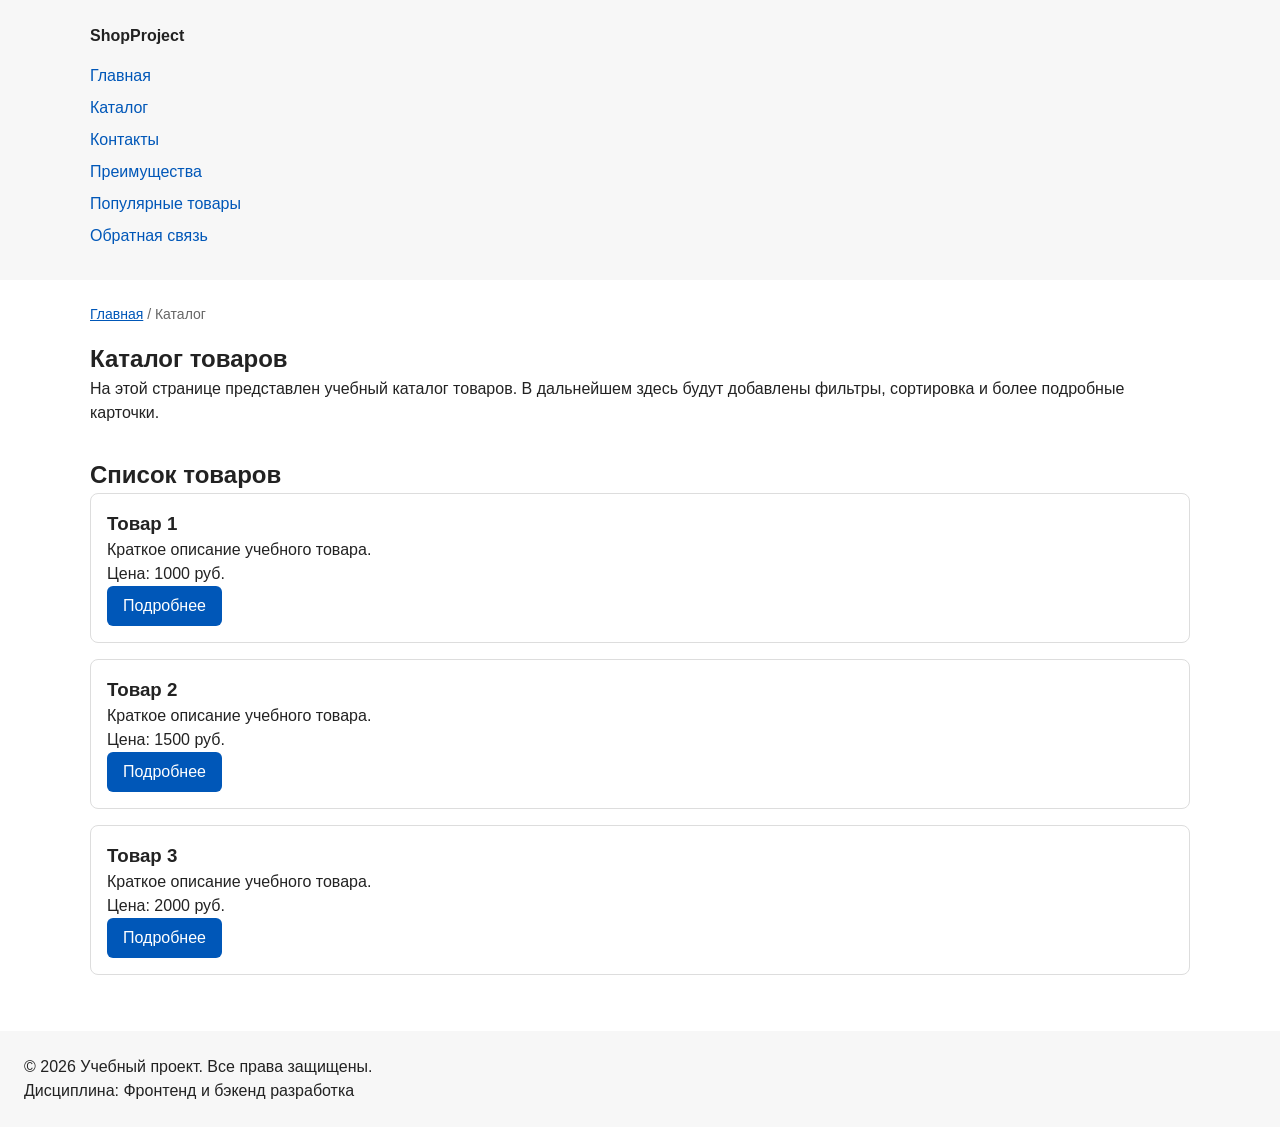
==== catalog.html @ 6065b03f "feat: add multi-page structure navigation and anchors" ====
<!DOCTYPE html>
<html lang="ru">
<head>
  <meta charset="UTF-8">
  <meta name="viewport" content="width=device-width, initial-scale=1.0">
  <meta name="description" content="Каталог товаров учебного интернет-магазина.">
  <title>Каталог товаров — Учебный интернет-магазин</title>
  <link rel="stylesheet" href="css/style.css">
</head>
<body>
  <header>
    <div class="site-header">
      <a class="site-logo" href="index.html">ShopProject</a>

      <nav class="site-nav" aria-label="Основная навигация">
        <ul class="site-nav__list">
          <li><a href="index.html">Главная</a></li>
          <li><a href="catalog.html">Каталог</a></li>
          <li><a href="contacts.html">Контакты</a></li>
          <li><a href="index.html#advantages">Преимущества</a></li>
          <li><a href="index.html#popular">Популярные товары</a></li>
          <li><a href="index.html#contacts">Обратная связь</a></li>
        </ul>
      </nav>
    </div>
  </header>

  <main>
    <nav class="breadcrumbs" aria-label="Хлебные крошки">
      <a href="index.html">Главная</a>
      <span>Каталог</span>
    </nav>

    <section class="section">
      <h1>Каталог товаров</h1>
      <p>
        На этой странице представлен учебный каталог товаров.
        В дальнейшем здесь будут добавлены фильтры, сортировка и более
        подробные карточки.
      </p>
    </section>

    <section class="section">
      <h2>Список товаров</h2>

      <article class="product-card">
        <h3>Товар 1</h3>
        <p>Краткое описание учебного товара.</p>
        <p>Цена: 1000 руб.</p>
        <a class="button" href="index.html#popular">Подробнее</a>
      </article>

      <article class="product-card">
        <h3>Товар 2</h3>
        <p>Краткое описание учебного товара.</p>
        <p>Цена: 1500 руб.</p>
        <a class="button" href="index.html#popular">Подробнее</a>
      </article>

      <article class="product-card">
        <h3>Товар 3</h3>
        <p>Краткое описание учебного товара.</p>
        <p>Цена: 2000 руб.</p>
        <a class="button" href="index.html#popular">Подробнее</a>
      </article>
    </section>
  </main>

  <footer>
    <p>&copy; 2026 Учебный проект. Все права защищены.</p>
    <p>Дисциплина: Фронтенд и бэкенд разработка</p>
  </footer>
</body>
</html>
---- css/style.css ----
/* ===================================
   1. Переменные проекта
   =================================== */

:root {
  /* Основные цвета проекта */
  --color-bg: #ffffff;
  --color-text: #222222;
  --color-muted: #666666;
  --color-primary: #0057b8;
  --color-primary-dark: #003f86;
  --color-border: #dddddd;
  --color-surface: #f7f7f7;
  --color-surface-accent: #eef5ff;
  --color-danger: #b00020;
  --color-success: #168a2f;
  --color-success-bg: #eefaf0;
  --color-white: #ffffff;

  /* Отступы */
  --space-xs: 4px;
  --space-sm: 8px;
  --space-md: 16px;
  --space-lg: 24px;
  --space-xl: 32px;

  /* Скругления */
  --radius-sm: 6px;
  --radius-md: 8px;
  --radius-lg: 12px;

  /* Размеры */
  --container-width: 1100px;
}

/* ===================================
   2. Базовые стили
   =================================== */

/*
  Универсальное правило для всех элементов.
  border-box делает расчёт размеров более понятным:
  width включает content, padding и border.
*/
* {
  margin: 0;
  padding: 0;
  box-sizing: border-box;
}

/*
  Убираем стандартный внешний отступ браузера у body.
  Без этого вокруг страницы может появиться белая рамка.
*/
body {
  margin: 0;
  font-family: Arial, sans-serif;
  line-height: 1.5;
  color: var(--color-text);
  background-color: var(--color-bg);
}

/*
  Задаём внутренние отступы для основных областей страницы.
  Это делает содержимое визуально отделённым от краёв окна браузера.
*/
header,
main,
footer {
  padding: var(--space-lg);
}

/*
  Оформляем шапку страницы.
  Пока используется простой светло-серый фон.
*/
header {
  background-color: var(--color-surface);
}

/*
  Оформляем подвал страницы тем же фоном,
  чтобы визуально отделить его от основного содержимого.
*/
footer {
  background-color: var(--color-surface);
}

/* ============================================
   3. Общие элементы интерфейса
   ============================================ */

/*
  Базовый цвет ссылок.
*/
a {
  color: var(--color-primary);
}

/*
  Состояние наведения для ссылок.
*/
a:hover {
  color: var(--color-primary-dark);
}

/*
  Видимый фокус для клавиатурной навигации.
*/
a:focus-visible {
  outline: 2px solid var(--color-primary);
  outline-offset: 3px;
}

/*
  Кнопка. Пока это обычная ссылка или button,
  но визуально она оформляется как кнопка.
*/
.button {
  display: inline-block;
  padding: var(--space-sm) var(--space-md);
  color: var(--color-white);
  background-color: var(--color-primary);
  text-decoration: none;
  border: none;
  border-radius: var(--radius-sm);
  cursor: pointer;
}

/*
  Состояние наведения для кнопки.
*/
.button:hover {
  background-color: var(--color-primary-dark);
}

/*
  Видимый фокус для кнопки.
*/
.button:focus-visible {
  outline: 2px solid var(--color-primary);
  outline-offset: 3px;
}

/*
  Отключённое состояние кнопки.
*/
.button:disabled {
  opacity: 0.6;
  cursor: not-allowed;
}

/* ===================================
   4. Компоненты страницы
   =================================== */

/*
  Ограничиваем ширину содержимого шапки,
  чтобы оно не растягивалось слишком сильно на широких экранах.
*/
.site-header {
  max-width: var(--container-width);
  margin: 0 auto;
}

/*
  Оформляем текстовый логотип.
*/
.site-logo {
  font-weight: bold;
  text-decoration: none;
  color: var(--color-text);
}

/*
  Убираем стандартные отступы и маркеры списка навигации.
*/
.site-nav__list {
  padding: 0;
  margin: var(--space-md) 0 0;
  list-style: none;
}

/*
  Добавляем расстояние между пунктами меню.
*/
.site-nav__list li {
  margin-bottom: var(--space-sm);
}

/*
  Оформляем ссылки меню.
*/
.site-nav__list a {
  text-decoration: none;
}

/*
  При наведении мыши подчёркиваем ссылку.
*/
.site-nav__list a:hover {
  text-decoration: underline;
}

/*
  Hero-блок — первый крупный блок страницы.
  Он визуально отделяется от остальных разделов фоном и отступами.
*/
.hero {
  max-width: var(--container-width);
  margin: 0 auto var(--space-xl);
  padding: var(--space-xl) var(--space-lg);
  background-color: var(--color-surface-accent);
  border-radius: var(--radius-lg);
}

/*
  Общий класс для разделов страницы.
*/
.section {
  max-width: var(--container-width);
  margin: 0 auto var(--space-xl);
}

/*
  Убираем лишний верхний отступ у заголовков разделов.
*/
.section h2 {
  margin-top: 0;
}

/*
  Карточка товара — самостоятельный блок.
  На следующих занятиях карточки будут доработаны и выстроены в сетку.
*/
.product-card {
  margin-bottom: var(--space-md);
  padding: var(--space-md);
  border: 1px solid var(--color-border);
  border-radius: var(--radius-md);
  background-color: var(--color-bg);
}

/*
  При наведении показываем, что карточка интерактивна.
*/
.product-card:hover {
  border-color: var(--color-primary);
}

/*
  Убираем лишний верхний отступ у заголовка карточки.
*/
.product-card h3 {
  margin-top: 0;
}

/*
  Дополнительный информационный блок.
*/
.aside-info {
  max-width: var(--container-width);
  margin: 0 auto var(--space-xl);
  padding: var(--space-md);
  border-left: 4px solid var(--color-primary);
  background-color: var(--color-surface);
}

/* ===================================
   5. Форма и модальное окно
   =================================== */

/*
  Модальное окно.
  Элемент dialog сам умеет открываться поверх страницы.
*/
.order-dialog {
  width: min(100% - 32px, 560px);
  padding: var(--space-lg);
  border: none;
  border-radius: var(--radius-lg);
}

/*
  Затемнение фона за модальным окном.
*/
.order-dialog::backdrop {
  background-color: rgba(0, 0, 0, 0.5);
}

/*
  Поле формы.
  Каждый блок получает нижний отступ.
*/
.form-field {
  margin-bottom: var(--space-md);
}

/*
  Подпись поля.
*/
.form-field label {
  display: block;
  margin-bottom: var(--space-xs);
}

/*
  Основные поля формы.
*/
.form-field input,
.form-field select,
.form-field textarea {
  width: 100%;
  padding: 10px 12px;
  border: 1px solid var(--color-border);
  border-radius: var(--radius-sm);
  font: inherit;
}

/*
  Checkbox не должен занимать всю ширину.
*/
.form-field input[type="checkbox"] {
  width: auto;
}

/*
  Подсказка под полем телефона.
*/
.form-field small {
  display: block;
  margin-top: var(--space-xs);
  color: var(--color-muted);
}

/*
  Состояние наведения для полей формы.
*/
.form-field input:hover,
.form-field select:hover,
.form-field textarea:hover {
  border-color: var(--color-primary);
}

/*
  Видимый фокус для клавиатурной навигации.
*/
.form-field input:focus-visible,
.form-field select:focus-visible,
.form-field textarea:focus-visible,
.form-actions button:focus-visible {
  outline: 2px solid var(--color-primary);
  outline-offset: 3px;
}

/*
  Подсветка ошибочных полей.
  Атрибут aria-invalid будет добавляться через JavaScript.
*/
[aria-invalid="true"] {
  border-color: var(--color-danger);
}

/*
  Кнопки формы.
*/
.form-actions {
  display: flex;
  gap: var(--space-md);
  margin-top: var(--space-lg);
}

/*
  Сообщение об успешной отправке.
*/
.success-message {
  max-width: var(--container-width);
  margin: var(--space-lg) auto;
  padding: var(--space-md);
  border-left: 4px solid var(--color-success);
  background-color: var(--color-success-bg);
}

.breadcrumbs {
  max-width: var(--container-width);
  margin: 0 auto var(--space-md);
  font-size: 14px;
  color: var(--color-muted);
}

.breadcrumbs a {
  color: var(--color-primary);
}

.breadcrumbs span::before {
  content: " / ";
  color: var(--color-muted);
}

html {
  scroll-behavior: smooth;
}

:target {
  outline: 2px dashed var(--color-primary);
  outline-offset: 4px;
}
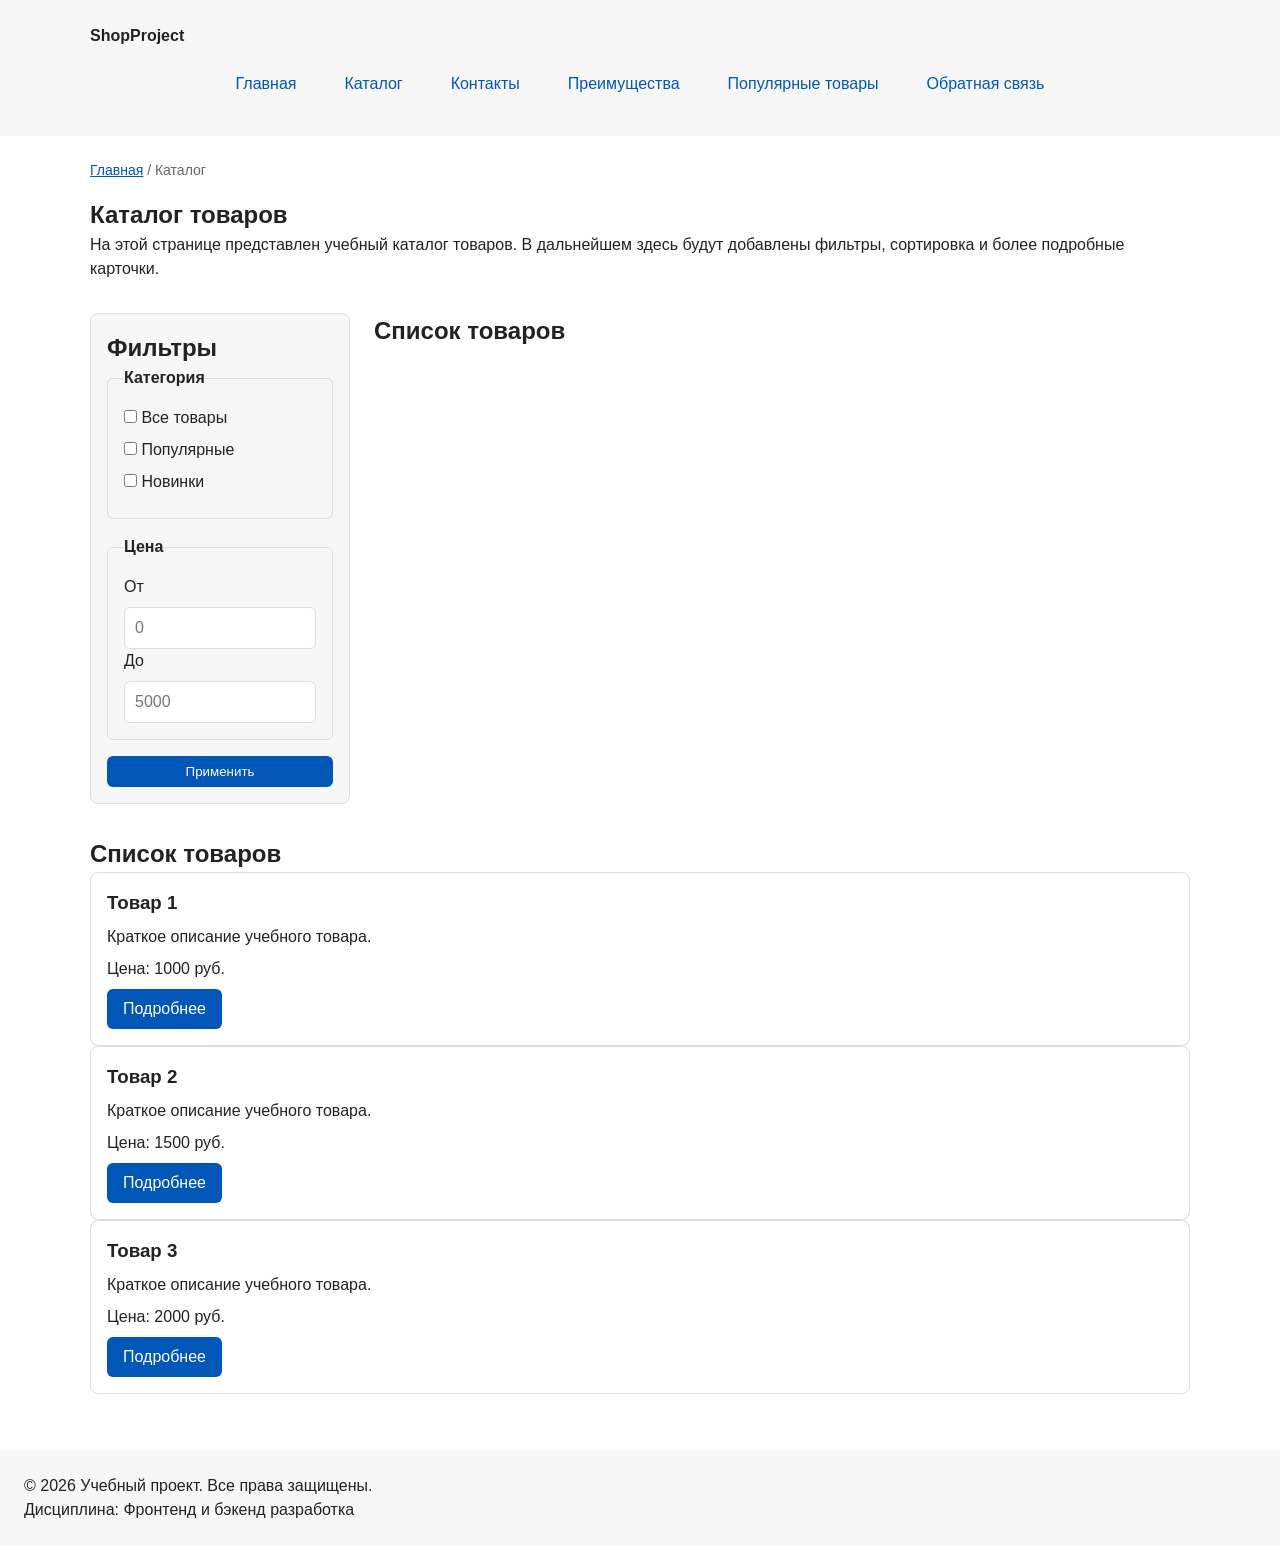
==== commit af1c6656: "feat: add flex navigation and grid catalog layout" ====
--- a/catalog.html
+++ b/catalog.html
@@ -40,6 +40,53 @@
       </p>
     </section>
 
+    <section class="catalog-layout">
+        <aside class="catalog-filters">
+            <h2>Фильтры</h2>
+
+            <form class="filters-form" action="#" method="get">
+                <fieldset>
+                    <legend>Категория</legend>
+
+                    <label>
+                        <input type="checkbox" name="category" value="all">
+                        Все товары
+                    </label>
+
+                    <label>
+                        <input type="checkbox" name="category" value="popular">
+                        Популярные
+                    </label>
+
+                    <label>
+                        <input type="checkbox" name="category" value="new">
+                        Новинки
+                    </label>
+                </fieldset>
+
+                <fieldset>
+                    <legend>Цена</legend>
+
+                    <label for="price-from">От</label>
+                    <input id="price-from" name="price-from" type="number" min="0" placeholder="0">
+
+                    <label for="price-to">До</label>
+                    <input id="price-to" name="price-to" type="number" min="0" placeholder="5000">
+                </fieldset>
+
+                <button class="button" type="submit">Применить</button>
+            </form>
+        </aside>
+
+        <section class="catalog-products">
+            <h2>Список товаров</h2>
+
+            <div class="products-grid">
+                <!-- Карточки товаров -->
+            </div>
+        </section>
+    </section>
+
     <section class="section">
       <h2>Список товаров</h2>
 
--- a/css/style.css
+++ b/css/style.css
@@ -176,6 +176,11 @@
   Убираем стандартные отступы и маркеры списка навигации.
 */
 .site-nav__list {
+  display: flex;
+  flex-wrap: wrap;
+  justify-content: center;
+  align-items: center;
+  gap: var(--space-md);
   padding: 0;
   margin: var(--space-md) 0 0;
   list-style: none;
@@ -192,15 +197,22 @@
   Оформляем ссылки меню.
 */
 .site-nav__list a {
+  display: inline-block;
+  padding: var(--space-sm) var(--space-md);
+  color: var(--color-primary);
   text-decoration: none;
+  border-radius: var(--radius-sm);
 }
 
 /*
   При наведении мыши подчёркиваем ссылку.
 */
 .site-nav__list a:hover {
-  text-decoration: underline;
-}
+  color: var(--color-white);
+  background-color: var(--color-primary);
+}
+
+
 
 /*
   Hero-блок — первый крупный блок страницы.
@@ -234,11 +246,19 @@
   На следующих занятиях карточки будут доработаны и выстроены в сетку.
 */
 .product-card {
-  margin-bottom: var(--space-md);
+  display: flex;
+  flex-direction: column;
+  gap: var(--space-sm);
+  margin-bottom: 0;
   padding: var(--space-md);
   border: 1px solid var(--color-border);
   border-radius: var(--radius-md);
   background-color: var(--color-bg);
+}
+
+.product-card .button {
+  margin-top: auto;
+  align-self: flex-start;
 }
 
 /*
@@ -404,4 +424,60 @@
 :target {
   outline: 2px dashed var(--color-primary);
   outline-offset: 4px;
-}+}
+
+.products-grid {
+  display: grid;
+  grid-template-columns: repeat(3, 1fr);
+  gap: var(--space-lg);
+}
+
+.catalog-layout {
+  max-width: var(--container-width);
+  margin: 0 auto var(--space-xl);
+  display: grid;
+  grid-template-columns: 260px 1fr;
+  grid-template-areas: "filters products";
+  gap: var(--space-lg);
+}
+
+.catalog-filters {
+  grid-area: filters;
+  padding: var(--space-md);
+  border: 1px solid var(--color-border);
+  border-radius: var(--radius-md);
+  background-color: var(--color-surface);
+}
+
+.catalog-products {
+  grid-area: products;
+}
+
+.filters-form {
+  display: grid;
+  gap: var(--space-md);
+}
+
+.filters-form fieldset {
+  margin: 0;
+  padding: var(--space-md);
+  border: 1px solid var(--color-border);
+  border-radius: var(--radius-sm);
+}
+
+.filters-form legend {
+  font-weight: 700;
+}
+
+.filters-form label {
+  display: block;
+  margin-bottom: var(--space-sm);
+}
+
+.filters-form input[type="number"] {
+  width: 100%;
+  padding: 8px 10px;
+  border: 1px solid var(--color-border);
+  border-radius: var(--radius-sm);
+  font: inherit;
+} 
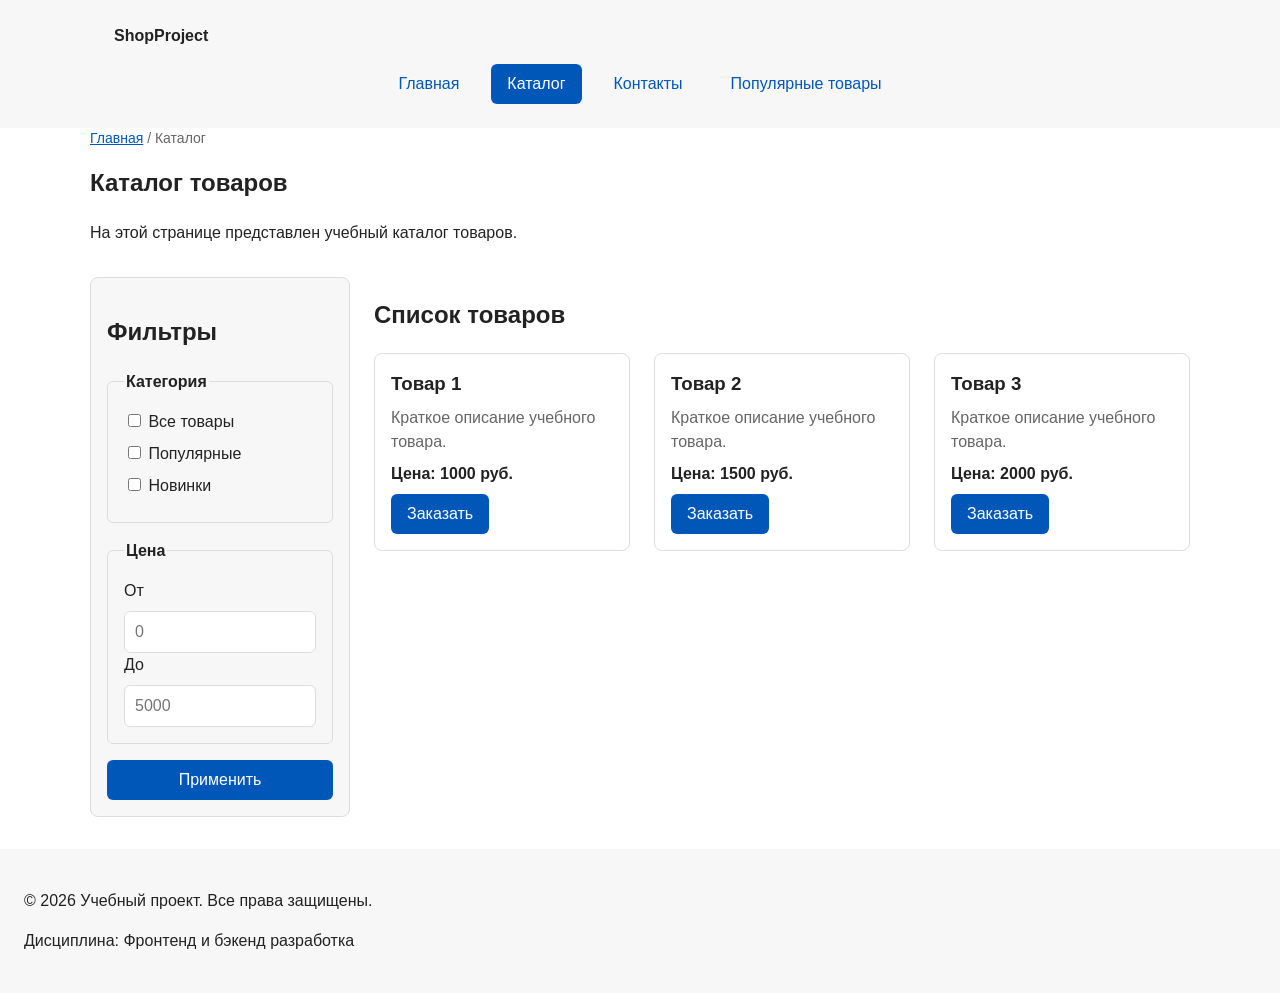
==== commit 8cee0c16: "refactor: apply BEM naming to CSS classes" ====
--- a/catalog.html
+++ b/catalog.html
@@ -4,116 +4,94 @@
   <meta charset="UTF-8">
   <meta name="viewport" content="width=device-width, initial-scale=1.0">
   <meta name="description" content="Каталог товаров учебного интернет-магазина.">
-  <title>Каталог товаров — Учебный интернет-магазин</title>
+  <title>Каталог товаров – Учебный интернет-магазин</title>
   <link rel="stylesheet" href="css/style.css">
+  <script src="js/main.js" defer></script>
 </head>
 <body>
-  <header>
-    <div class="site-header">
-      <a class="site-logo" href="index.html">ShopProject</a>
-
+  <header class="site-header">
+    <div class="site-header__inner">
+      <a class="site-header__logo" href="index.html">ShopProject</a>
       <nav class="site-nav" aria-label="Основная навигация">
         <ul class="site-nav__list">
-          <li><a href="index.html">Главная</a></li>
-          <li><a href="catalog.html">Каталог</a></li>
-          <li><a href="contacts.html">Контакты</a></li>
-          <li><a href="index.html#advantages">Преимущества</a></li>
-          <li><a href="index.html#popular">Популярные товары</a></li>
-          <li><a href="index.html#contacts">Обратная связь</a></li>
+          <li class="site-nav__item"><a class="site-nav__link" href="index.html">Главная</a></li>
+          <li class="site-nav__item"><a class="site-nav__link site-nav__link--active" href="catalog.html">Каталог</a></li>
+          <li class="site-nav__item"><a class="site-nav__link" href="contacts.html">Контакты</a></li>
+          <li class="site-nav__item"><a class="site-nav__link" href="index.html#popular">Популярные товары</a></li>
         </ul>
       </nav>
     </div>
   </header>
 
   <main>
+    <!-- Хлебные крошки -->
     <nav class="breadcrumbs" aria-label="Хлебные крошки">
-      <a href="index.html">Главная</a>
-      <span>Каталог</span>
+      <a class="breadcrumbs__link" href="index.html">Главная</a>
+      <span class="breadcrumbs__current">Каталог</span>
     </nav>
 
     <section class="section">
-      <h1>Каталог товаров</h1>
-      <p>
-        На этой странице представлен учебный каталог товаров.
-        В дальнейшем здесь будут добавлены фильтры, сортировка и более
-        подробные карточки.
-      </p>
+      <h1 class="section__title">Каталог товаров</h1>
+      <p>На этой странице представлен учебный каталог товаров.</p>
     </section>
 
+    <!-- Макет каталога: фильтры + товары -->
     <section class="catalog-layout">
-        <aside class="catalog-filters">
-            <h2>Фильтры</h2>
+      <aside class="catalog-filters">
+        <h2 class="catalog-filters__title">Фильтры</h2>
+        <form class="filters-form" action="#" method="get">
+          <fieldset class="filters-form__group">
+            <legend class="filters-form__legend">Категория</legend>
+            <label class="filters-form__label">
+              <input type="checkbox" name="category" value="all"> Все товары
+            </label>
+            <label class="filters-form__label">
+              <input type="checkbox" name="category" value="popular"> Популярные
+            </label>
+            <label class="filters-form__label">
+              <input type="checkbox" name="category" value="new"> Новинки
+            </label>
+          </fieldset>
 
-            <form class="filters-form" action="#" method="get">
-                <fieldset>
-                    <legend>Категория</legend>
+          <fieldset class="filters-form__group">
+            <legend class="filters-form__legend">Цена</legend>
+            <label class="filters-form__label" for="price-from">От</label>
+            <input class="filters-form__input" id="price-from" name="price-from" type="number" min="0" placeholder="0">
+            <label class="filters-form__label" for="price-to">До</label>
+            <input class="filters-form__input" id="price-to" name="price-to" type="number" min="0" placeholder="5000">
+          </fieldset>
 
-                    <label>
-                        <input type="checkbox" name="category" value="all">
-                        Все товары
-                    </label>
+          <button class="button button--primary" type="submit">Применить</button>
+        </form>
+      </aside>
 
-                    <label>
-                        <input type="checkbox" name="category" value="popular">
-                        Популярные
-                    </label>
-
-                    <label>
-                        <input type="checkbox" name="category" value="new">
-                        Новинки
-                    </label>
-                </fieldset>
-
-                <fieldset>
-                    <legend>Цена</legend>
-
-                    <label for="price-from">От</label>
-                    <input id="price-from" name="price-from" type="number" min="0" placeholder="0">
-
-                    <label for="price-to">До</label>
-                    <input id="price-to" name="price-to" type="number" min="0" placeholder="5000">
-                </fieldset>
-
-                <button class="button" type="submit">Применить</button>
-            </form>
-        </aside>
-
-        <section class="catalog-products">
-            <h2>Список товаров</h2>
-
-            <div class="products-grid">
-                <!-- Карточки товаров -->
-            </div>
-        </section>
-    </section>
-
-    <section class="section">
-      <h2>Список товаров</h2>
-
-      <article class="product-card">
-        <h3>Товар 1</h3>
-        <p>Краткое описание учебного товара.</p>
-        <p>Цена: 1000 руб.</p>
-        <a class="button" href="index.html#popular">Подробнее</a>
-      </article>
-
-      <article class="product-card">
-        <h3>Товар 2</h3>
-        <p>Краткое описание учебного товара.</p>
-        <p>Цена: 1500 руб.</p>
-        <a class="button" href="index.html#popular">Подробнее</a>
-      </article>
-
-      <article class="product-card">
-        <h3>Товар 3</h3>
-        <p>Краткое описание учебного товара.</p>
-        <p>Цена: 2000 руб.</p>
-        <a class="button" href="index.html#popular">Подробнее</a>
-      </article>
+      <section class="catalog-products">
+        <h2 class="catalog-products__title">Список товаров</h2>
+        <div class="products-grid">
+          <article class="product-card">
+            <h3 class="product-card__title">Товар 1</h3>
+            <p class="product-card__description">Краткое описание учебного товара.</p>
+            <p class="product-card__price">Цена: 1000 руб.</p>
+            <button class="button button--primary product-card__button" type="button" data-product="Товар 1">Заказать</button>
+          </article>
+          <article class="product-card">
+            <h3 class="product-card__title">Товар 2</h3>
+            <p class="product-card__description">Краткое описание учебного товара.</p>
+            <p class="product-card__price">Цена: 1500 руб.</p>
+            <button class="button button--primary product-card__button" type="button" data-product="Товар 2">Заказать</button>
+          </article>
+          <article class="product-card">
+            <h3 class="product-card__title">Товар 3</h3>
+            <p class="product-card__description">Краткое описание учебного товара.</p>
+            <p class="product-card__price">Цена: 2000 руб.</p>
+            <button class="button button--primary product-card__button" type="button" data-product="Товар 3">Заказать</button>
+          </article>
+        </div>
+      </section>
     </section>
   </main>
 
-  <footer>
+  <footer class="site-footer">
     <p>&copy; 2026 Учебный проект. Все права защищены.</p>
     <p>Дисциплина: Фронтенд и бэкенд разработка</p>
   </footer>
--- a/css/style.css
+++ b/css/style.css
@@ -3,7 +3,6 @@
    =================================== */
 
 :root {
-  /* Основные цвета проекта */
   --color-bg: #ffffff;
   --color-text: #222222;
   --color-muted: #666666;
@@ -17,19 +16,16 @@
   --color-success-bg: #eefaf0;
   --color-white: #ffffff;
 
-  /* Отступы */
   --space-xs: 4px;
   --space-sm: 8px;
   --space-md: 16px;
   --space-lg: 24px;
   --space-xl: 32px;
 
-  /* Скругления */
   --radius-sm: 6px;
   --radius-md: 8px;
   --radius-lg: 12px;
 
-  /* Размеры */
   --container-width: 1100px;
 }
 
@@ -37,21 +33,10 @@
    2. Базовые стили
    =================================== */
 
-/*
-  Универсальное правило для всех элементов.
-  border-box делает расчёт размеров более понятным:
-  width включает content, padding и border.
-*/
 * {
-  margin: 0;
-  padding: 0;
   box-sizing: border-box;
 }
 
-/*
-  Убираем стандартный внешний отступ браузера у body.
-  Без этого вокруг страницы может появиться белая рамка.
-*/
 body {
   margin: 0;
   font-family: Arial, sans-serif;
@@ -60,92 +45,61 @@
   background-color: var(--color-bg);
 }
 
-/*
-  Задаём внутренние отступы для основных областей страницы.
-  Это делает содержимое визуально отделённым от краёв окна браузера.
-*/
-header,
-main,
-footer {
-  padding: var(--space-lg);
-}
-
-/*
-  Оформляем шапку страницы.
-  Пока используется простой светло-серый фон.
-*/
-header {
-  background-color: var(--color-surface);
-}
-
-/*
-  Оформляем подвал страницы тем же фоном,
-  чтобы визуально отделить его от основного содержимого.
-*/
-footer {
-  background-color: var(--color-surface);
-}
-
-/* ============================================
+/* ===================================
    3. Общие элементы интерфейса
-   ============================================ */
-
-/*
-  Базовый цвет ссылок.
-*/
+   =================================== */
+
 a {
   color: var(--color-primary);
 }
 
-/*
-  Состояние наведения для ссылок.
-*/
 a:hover {
   color: var(--color-primary-dark);
 }
 
-/*
-  Видимый фокус для клавиатурной навигации.
-*/
 a:focus-visible {
   outline: 2px solid var(--color-primary);
   outline-offset: 3px;
 }
 
-/*
-  Кнопка. Пока это обычная ссылка или button,
-  но визуально она оформляется как кнопка.
-*/
+/* Блок button */
 .button {
   display: inline-block;
   padding: var(--space-sm) var(--space-md);
+  border: none;
+  border-radius: var(--radius-sm);
+  font: inherit;
+  text-decoration: none;
+  cursor: pointer;
+}
+
+.button--primary {
   color: var(--color-white);
   background-color: var(--color-primary);
-  text-decoration: none;
-  border: none;
-  border-radius: var(--radius-sm);
-  cursor: pointer;
-}
-
-/*
-  Состояние наведения для кнопки.
-*/
-.button:hover {
+}
+
+.button--primary:hover {
   background-color: var(--color-primary-dark);
 }
 
-/*
-  Видимый фокус для кнопки.
-*/
+.button--secondary {
+  color: var(--color-primary);
+  background-color: transparent;
+  border: 1px solid var(--color-primary);
+}
+
+.button--secondary:hover {
+  color: var(--color-white);
+  background-color: var(--color-primary);
+}
+
 .button:focus-visible {
   outline: 2px solid var(--color-primary);
   outline-offset: 3px;
 }
 
-/*
-  Отключённое состояние кнопки.
-*/
-.button:disabled {
+.button:disabled,
+.button--disabled {
   opacity: 0.6;
   cursor: not-allowed;
 }
@@ -154,27 +108,24 @@
    4. Компоненты страницы
    =================================== */
 
-/*
-  Ограничиваем ширину содержимого шапки,
-  чтобы оно не растягивалось слишком сильно на широких экранах.
-*/
+/* Блок site-header */
 .site-header {
+  background-color: var(--color-surface);
+}
+
+.site-header__inner {
   max-width: var(--container-width);
   margin: 0 auto;
-}
-
-/*
-  Оформляем текстовый логотип.
-*/
-.site-logo {
-  font-weight: bold;
+  padding: var(--space-lg);
+}
+
+.site-header__logo {
+  font-weight: 700;
+  color: var(--color-text);
   text-decoration: none;
-  color: var(--color-text);
-}
-
-/*
-  Убираем стандартные отступы и маркеры списка навигации.
-*/
+}
+
+/* Блок site-nav */
 .site-nav__list {
   display: flex;
   flex-wrap: wrap;
@@ -186,17 +137,11 @@
   list-style: none;
 }
 
-/*
-  Добавляем расстояние между пунктами меню.
-*/
-.site-nav__list li {
-  margin-bottom: var(--space-sm);
-}
-
-/*
-  Оформляем ссылки меню.
-*/
-.site-nav__list a {
+.site-nav__item {
+  /* при необходимости */
+}
+
+.site-nav__link {
   display: inline-block;
   padding: var(--space-sm) var(--space-md);
   color: var(--color-primary);
@@ -204,20 +149,22 @@
   border-radius: var(--radius-sm);
 }
 
-/*
-  При наведении мыши подчёркиваем ссылку.
-*/
-.site-nav__list a:hover {
+.site-nav__link:hover {
   color: var(--color-white);
   background-color: var(--color-primary);
 }
 
-
-
-/*
-  Hero-блок — первый крупный блок страницы.
-  Он визуально отделяется от остальных разделов фоном и отступами.
-*/
+.site-nav__link:focus-visible {
+  outline: 2px solid var(--color-primary);
+  outline-offset: 3px;
+}
+
+.site-nav__link--active {
+  color: var(--color-white);
+  background-color: var(--color-primary);
+}
+
+/* Блок hero */
 .hero {
   max-width: var(--container-width);
   margin: 0 auto var(--space-xl);
@@ -226,58 +173,71 @@
   border-radius: var(--radius-lg);
 }
 
-/*
-  Общий класс для разделов страницы.
-*/
+/* Блок section */
 .section {
   max-width: var(--container-width);
   margin: 0 auto var(--space-xl);
 }
 
-/*
-  Убираем лишний верхний отступ у заголовков разделов.
-*/
-.section h2 {
+.section__title {
   margin-top: 0;
 }
 
-/*
-  Карточка товара — самостоятельный блок.
-  На следующих занятиях карточки будут доработаны и выстроены в сетку.
-*/
+/* Блок products-grid */
+.products-grid {
+  display: grid;
+  grid-template-columns: repeat(3, 1fr);
+  gap: var(--space-lg);
+}
+
+/* Блок product-card */
 .product-card {
   display: flex;
   flex-direction: column;
   gap: var(--space-sm);
-  margin-bottom: 0;
   padding: var(--space-md);
   border: 1px solid var(--color-border);
   border-radius: var(--radius-md);
   background-color: var(--color-bg);
 }
 
-.product-card .button {
+.product-card:hover {
+  border-color: var(--color-primary);
+}
+
+.product-card--featured {
+  border-color: var(--color-primary);
+}
+
+.product-card--discount {
+  border-color: var(--color-danger);
+}
+
+.product-card__title {
+  margin: 0;
+  color: var(--color-text);
+}
+
+.product-card__description {
+  margin: 0;
+  color: var(--color-muted);
+}
+
+.product-card__price {
+  margin: 0;
+  font-weight: 700;
+}
+
+.product-card--discount .product-card__price {
+  color: var(--color-danger);
+}
+
+.product-card__button {
   margin-top: auto;
   align-self: flex-start;
 }
 
-/*
-  При наведении показываем, что карточка интерактивна.
-*/
-.product-card:hover {
-  border-color: var(--color-primary);
-}
-
-/*
-  Убираем лишний верхний отступ у заголовка карточки.
-*/
-.product-card h3 {
-  margin-top: 0;
-}
-
-/*
-  Дополнительный информационный блок.
-*/
+/* Блок aside-info */
 .aside-info {
   max-width: var(--container-width);
   margin: 0 auto var(--space-xl);
@@ -286,121 +246,11 @@
   background-color: var(--color-surface);
 }
 
-/* ===================================
-   5. Форма и модальное окно
-   =================================== */
-
-/*
-  Модальное окно.
-  Элемент dialog сам умеет открываться поверх страницы.
-*/
-.order-dialog {
-  width: min(100% - 32px, 560px);
-  padding: var(--space-lg);
-  border: none;
-  border-radius: var(--radius-lg);
-}
-
-/*
-  Затемнение фона за модальным окном.
-*/
-.order-dialog::backdrop {
-  background-color: rgba(0, 0, 0, 0.5);
-}
-
-/*
-  Поле формы.
-  Каждый блок получает нижний отступ.
-*/
-.form-field {
-  margin-bottom: var(--space-md);
-}
-
-/*
-  Подпись поля.
-*/
-.form-field label {
-  display: block;
-  margin-bottom: var(--space-xs);
-}
-
-/*
-  Основные поля формы.
-*/
-.form-field input,
-.form-field select,
-.form-field textarea {
-  width: 100%;
-  padding: 10px 12px;
-  border: 1px solid var(--color-border);
-  border-radius: var(--radius-sm);
-  font: inherit;
-}
-
-/*
-  Checkbox не должен занимать всю ширину.
-*/
-.form-field input[type="checkbox"] {
-  width: auto;
-}
-
-/*
-  Подсказка под полем телефона.
-*/
-.form-field small {
-  display: block;
-  margin-top: var(--space-xs);
-  color: var(--color-muted);
-}
-
-/*
-  Состояние наведения для полей формы.
-*/
-.form-field input:hover,
-.form-field select:hover,
-.form-field textarea:hover {
-  border-color: var(--color-primary);
-}
-
-/*
-  Видимый фокус для клавиатурной навигации.
-*/
-.form-field input:focus-visible,
-.form-field select:focus-visible,
-.form-field textarea:focus-visible,
-.form-actions button:focus-visible {
-  outline: 2px solid var(--color-primary);
-  outline-offset: 3px;
-}
-
-/*
-  Подсветка ошибочных полей.
-  Атрибут aria-invalid будет добавляться через JavaScript.
-*/
-[aria-invalid="true"] {
-  border-color: var(--color-danger);
-}
-
-/*
-  Кнопки формы.
-*/
-.form-actions {
-  display: flex;
-  gap: var(--space-md);
-  margin-top: var(--space-lg);
-}
-
-/*
-  Сообщение об успешной отправке.
-*/
-.success-message {
-  max-width: var(--container-width);
-  margin: var(--space-lg) auto;
-  padding: var(--space-md);
-  border-left: 4px solid var(--color-success);
-  background-color: var(--color-success-bg);
-}
-
+.aside-info__title {
+  margin-top: 0;
+}
+
+/* Блок breadcrumbs */
 .breadcrumbs {
   max-width: var(--container-width);
   margin: 0 auto var(--space-md);
@@ -408,30 +258,16 @@
   color: var(--color-muted);
 }
 
-.breadcrumbs a {
+.breadcrumbs__link {
   color: var(--color-primary);
 }
 
-.breadcrumbs span::before {
+.breadcrumbs__current::before {
   content: " / ";
   color: var(--color-muted);
 }
 
-html {
-  scroll-behavior: smooth;
-}
-
-:target {
-  outline: 2px dashed var(--color-primary);
-  outline-offset: 4px;
-}
-
-.products-grid {
-  display: grid;
-  grid-template-columns: repeat(3, 1fr);
-  gap: var(--space-lg);
-}
-
+/* Блок catalog-layout */
 .catalog-layout {
   max-width: var(--container-width);
   margin: 0 auto var(--space-xl);
@@ -453,31 +289,121 @@
   grid-area: products;
 }
 
+/* Блок filters-form */
 .filters-form {
   display: grid;
   gap: var(--space-md);
 }
 
-.filters-form fieldset {
+.filters-form__group {
   margin: 0;
   padding: var(--space-md);
   border: 1px solid var(--color-border);
   border-radius: var(--radius-sm);
 }
 
-.filters-form legend {
+.filters-form__legend {
   font-weight: 700;
 }
 
-.filters-form label {
+.filters-form__label {
   display: block;
   margin-bottom: var(--space-sm);
 }
 
-.filters-form input[type="number"] {
+.filters-form__input {
   width: 100%;
   padding: 8px 10px;
   border: 1px solid var(--color-border);
   border-radius: var(--radius-sm);
   font: inherit;
-} +}
+
+/* Блок site-footer */
+.site-footer {
+  padding: var(--space-lg);
+  background-color: var(--color-surface);
+}
+
+/* ===================================
+   5. Форма и модальное окно
+   =================================== */
+
+/* Блок order-dialog */
+.order-dialog {
+  width: min(100% - 32px, 560px);
+  padding: var(--space-lg);
+  border: none;
+  border-radius: var(--radius-lg);
+}
+
+.order-dialog::backdrop {
+  background-color: rgba(0, 0, 0, 0.5);
+}
+
+.order-dialog__title {
+  margin-top: 0;
+}
+
+/* Блок order-form */
+.order-form__field {
+  margin-bottom: var(--space-md);
+}
+
+.order-form__label {
+  display: block;
+  margin-bottom: var(--space-xs);
+}
+
+.order-form__input,
+.order-form__select,
+.order-form__textarea {
+  width: 100%;
+  padding: 10px 12px;
+  border: 1px solid var(--color-border);
+  border-radius: var(--radius-sm);
+  font: inherit;
+}
+
+.order-form__input[type="checkbox"] {
+  width: auto;
+}
+
+.order-form__hint {
+  display: block;
+  margin-top: var(--space-xs);
+  color: var(--color-muted);
+}
+
+.order-form__input:hover,
+.order-form__select:hover,
+.order-form__textarea:hover {
+  border-color: var(--color-primary);
+}
+
+.order-form__input:focus-visible,
+.order-form__select:focus-visible,
+.order-form__textarea:focus-visible,
+.order-form__actions button:focus-visible {
+  outline: 2px solid var(--color-primary);
+  outline-offset: 3px;
+}
+
+[aria-invalid="true"] {
+  border-color: var(--color-danger);
+}
+
+.order-form__actions {
+  display: flex;
+  gap: var(--space-md);
+  margin-top: var(--space-lg);
+}
+
+/* Блок success-message */
+.success-message {
+  max-width: var(--container-width);
+  margin: var(--space-lg) auto;
+  padding: var(--space-md);
+  border-left: 4px solid var(--color-success);
+  background-color: var(--color-success-bg);
+}
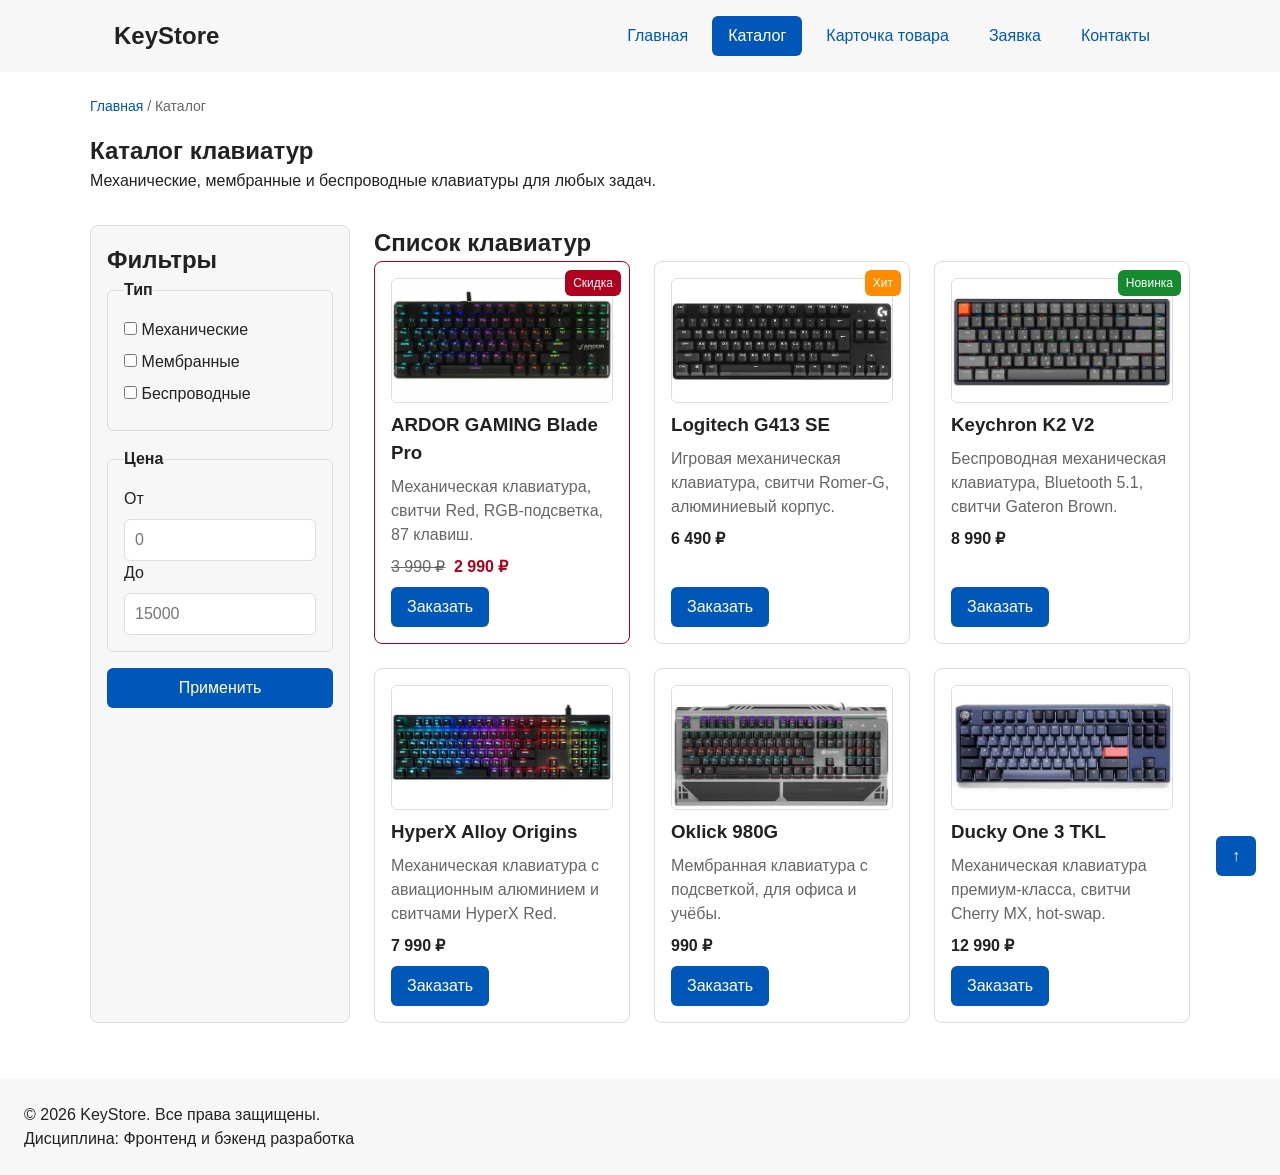
==== commit 5ba5ccf7: "fix: prepare HTML CSS project for submission" ====
--- a/catalog.html
+++ b/catalog.html
@@ -3,62 +3,62 @@
 <head>
   <meta charset="UTF-8">
   <meta name="viewport" content="width=device-width, initial-scale=1.0">
-  <meta name="description" content="Каталог товаров учебного интернет-магазина.">
-  <title>Каталог товаров – Учебный интернет-магазин</title>
+  <meta name="description" content="Каталог клавиатур KeyStore - механические, мембранные, беспроводные.">
+
+  <meta property="og:type" content="website">
+  <meta property="og:title" content="Каталог клавиатур - KeyStore">
+  <meta property="og:description" content="Каталог механических и мембранных клавиатур KeyStore.">
+  <meta property="og:image" content="https://z1kax.github.io/kr1-html-css-shop/images/preview.jpg">
+
+  <title>Каталог клавиатур - KeyStore</title>
+
   <link rel="stylesheet" href="css/style.css">
   <script src="js/main.js" defer></script>
 </head>
 <body>
   <header class="site-header">
     <div class="site-header__inner">
-      <a class="site-header__logo" href="index.html">ShopProject</a>
+      <a class="site-header__logo" href="index.html">KeyStore</a>
       <nav class="site-nav" aria-label="Основная навигация">
         <ul class="site-nav__list">
           <li class="site-nav__item"><a class="site-nav__link" href="index.html">Главная</a></li>
           <li class="site-nav__item"><a class="site-nav__link site-nav__link--active" href="catalog.html">Каталог</a></li>
+          <li class="site-nav__item"><a class="site-nav__link" href="product.html">Карточка товара</a></li>
+          <li class="site-nav__item"><a class="site-nav__link" href="order.html">Заявка</a></li>
           <li class="site-nav__item"><a class="site-nav__link" href="contacts.html">Контакты</a></li>
-          <li class="site-nav__item"><a class="site-nav__link" href="index.html#popular">Популярные товары</a></li>
         </ul>
       </nav>
     </div>
   </header>
 
   <main>
-    <!-- Хлебные крошки -->
     <nav class="breadcrumbs" aria-label="Хлебные крошки">
       <a class="breadcrumbs__link" href="index.html">Главная</a>
       <span class="breadcrumbs__current">Каталог</span>
     </nav>
 
     <section class="section">
-      <h1 class="section__title">Каталог товаров</h1>
-      <p>На этой странице представлен учебный каталог товаров.</p>
+      <h1>Каталог клавиатур</h1>
+      <p>Механические, мембранные и беспроводные клавиатуры для любых задач.</p>
     </section>
 
-    <!-- Макет каталога: фильтры + товары -->
     <section class="catalog-layout">
       <aside class="catalog-filters">
-        <h2 class="catalog-filters__title">Фильтры</h2>
+        <h2>Фильтры</h2>
         <form class="filters-form" action="#" method="get">
-          <fieldset class="filters-form__group">
-            <legend class="filters-form__legend">Категория</legend>
-            <label class="filters-form__label">
-              <input type="checkbox" name="category" value="all"> Все товары
-            </label>
-            <label class="filters-form__label">
-              <input type="checkbox" name="category" value="popular"> Популярные
-            </label>
-            <label class="filters-form__label">
-              <input type="checkbox" name="category" value="new"> Новинки
-            </label>
+          <fieldset>
+            <legend>Тип</legend>
+            <label><input type="checkbox" name="type" value="mechanical"> Механические</label>
+            <label><input type="checkbox" name="type" value="membrane"> Мембранные</label>
+            <label><input type="checkbox" name="type" value="wireless"> Беспроводные</label>
           </fieldset>
 
-          <fieldset class="filters-form__group">
-            <legend class="filters-form__legend">Цена</legend>
-            <label class="filters-form__label" for="price-from">От</label>
-            <input class="filters-form__input" id="price-from" name="price-from" type="number" min="0" placeholder="0">
-            <label class="filters-form__label" for="price-to">До</label>
-            <input class="filters-form__input" id="price-to" name="price-to" type="number" min="0" placeholder="5000">
+          <fieldset>
+            <legend>Цена</legend>
+            <label for="price-from">От</label>
+            <input id="price-from" name="price-from" type="number" min="0" placeholder="0">
+            <label for="price-to">До</label>
+            <input id="price-to" name="price-to" type="number" min="0" placeholder="15000">
           </fieldset>
 
           <button class="button button--primary" type="submit">Применить</button>
@@ -66,25 +66,72 @@
       </aside>
 
       <section class="catalog-products">
-        <h2 class="catalog-products__title">Список товаров</h2>
+        <h2>Список клавиатур</h2>
         <div class="products-grid">
+          <article class="product-card product-card--discount">
+            <span class="product-card__badge product-card__badge--discount">Скидка</span>
+            <div class="product-card__image-wrap">
+              <img class="product-card__image" src="images/keyboard-ardor.jpg" alt="Механическая клавиатура ARDOR GAMING Blade Pro">
+            </div>
+            <h3 class="product-card__title">ARDOR GAMING Blade Pro</h3>
+            <p class="product-card__description">Механическая клавиатура, свитчи Red, RGB-подсветка, 87 клавиш.</p>
+            <p class="product-card__price">
+              <span class="product-card__price-old">3 990 ₽</span>
+              2 990 ₽
+            </p>
+            <button class="button button--primary product-card__button" type="button" data-product="ARDOR GAMING Blade Pro">Заказать</button>
+          </article>
+
           <article class="product-card">
-            <h3 class="product-card__title">Товар 1</h3>
-            <p class="product-card__description">Краткое описание учебного товара.</p>
-            <p class="product-card__price">Цена: 1000 руб.</p>
-            <button class="button button--primary product-card__button" type="button" data-product="Товар 1">Заказать</button>
+            <span class="product-card__badge product-card__badge--hit">Хит</span>
+            <div class="product-card__image-wrap">
+              <img class="product-card__image" src="images/keyboard-logitech.jpg" alt="Игровая механическая клавиатура Logitech G413 SE">
+            </div>
+            <h3 class="product-card__title">Logitech G413 SE</h3>
+            <p class="product-card__description">Игровая механическая клавиатура, свитчи Romer-G, алюминиевый корпус.</p>
+            <p class="product-card__price">6 490 ₽</p>
+            <button class="button button--primary product-card__button" type="button" data-product="Logitech G413 SE">Заказать</button>
           </article>
+
           <article class="product-card">
-            <h3 class="product-card__title">Товар 2</h3>
-            <p class="product-card__description">Краткое описание учебного товара.</p>
-            <p class="product-card__price">Цена: 1500 руб.</p>
-            <button class="button button--primary product-card__button" type="button" data-product="Товар 2">Заказать</button>
+            <span class="product-card__badge product-card__badge--new">Новинка</span>
+            <div class="product-card__image-wrap">
+              <img class="product-card__image" src="images/keyboard-keychron.jpg" alt="Беспроводная клавиатура Keychron K2 V2">
+            </div>
+            <h3 class="product-card__title">Keychron K2 V2</h3>
+            <p class="product-card__description">Беспроводная механическая клавиатура, Bluetooth 5.1, свитчи Gateron Brown.</p>
+            <p class="product-card__price">8 990 ₽</p>
+            <button class="button button--primary product-card__button" type="button" data-product="Keychron K2 V2">Заказать</button>
           </article>
+
           <article class="product-card">
-            <h3 class="product-card__title">Товар 3</h3>
-            <p class="product-card__description">Краткое описание учебного товара.</p>
-            <p class="product-card__price">Цена: 2000 руб.</p>
-            <button class="button button--primary product-card__button" type="button" data-product="Товар 3">Заказать</button>
+            <div class="product-card__image-wrap">
+              <img class="product-card__image" src="images/keyboard-hyperx.jpg" alt="Механическая клавиатура HyperX Alloy Origins">
+            </div>
+            <h3 class="product-card__title">HyperX Alloy Origins</h3>
+            <p class="product-card__description">Механическая клавиатура с авиационным алюминием и свитчами HyperX Red.</p>
+            <p class="product-card__price">7 990 ₽</p>
+            <button class="button button--primary product-card__button" type="button" data-product="HyperX Alloy Origins">Заказать</button>
+          </article>
+
+          <article class="product-card">
+            <div class="product-card__image-wrap">
+              <img class="product-card__image" src="images/keyboard-oklick.jpg" alt="Мембранная клавиатура Oklick 980G">
+            </div>
+            <h3 class="product-card__title">Oklick 980G</h3>
+            <p class="product-card__description">Мембранная клавиатура с подсветкой, для офиса и учёбы.</p>
+            <p class="product-card__price">990 ₽</p>
+            <button class="button button--primary product-card__button" type="button" data-product="Oklick 980G">Заказать</button>
+          </article>
+
+          <article class="product-card">
+            <div class="product-card__image-wrap">
+              <img class="product-card__image" src="images/keyboard-ducky.jpg" alt="Механическая клавиатура Ducky One 3 TKL">
+            </div>
+            <h3 class="product-card__title">Ducky One 3 TKL</h3>
+            <p class="product-card__description">Механическая клавиатура премиум-класса, свитчи Cherry MX, hot-swap.</p>
+            <p class="product-card__price">12 990 ₽</p>
+            <button class="button button--primary product-card__button" type="button" data-product="Ducky One 3 TKL">Заказать</button>
           </article>
         </div>
       </section>
@@ -92,8 +139,56 @@
   </main>
 
   <footer class="site-footer">
-    <p>&copy; 2026 Учебный проект. Все права защищены.</p>
+    <p>&copy; 2026 KeyStore. Все права защищены.</p>
     <p>Дисциплина: Фронтенд и бэкенд разработка</p>
   </footer>
+
+  <dialog class="order-dialog" id="order-dialog" aria-labelledby="order-dialog-title">
+    <h2 class="order-dialog__title" id="order-dialog-title">Оформление заявки</h2>
+    <form class="order-form" id="order-form" action="#" method="post" novalidate>
+      <input id="selected-product" name="selected-product" type="hidden">
+      <div class="order-form__field">
+        <label class="order-form__label" for="order-name">Имя</label>
+        <input class="order-form__input" id="order-name" name="name" type="text" minlength="2" required>
+      </div>
+      <div class="order-form__field">
+        <label class="order-form__label" for="order-email">E-mail</label>
+        <input class="order-form__input" id="order-email" name="email" type="email" required>
+      </div>
+      <div class="order-form__field">
+        <label class="order-form__label" for="order-phone">Телефон</label>
+        <input class="order-form__input" id="order-phone" name="phone" type="tel"
+               pattern="^\+7 \(\d{3}\) \d{3}-\d{2}-\d{2}$" required>
+        <small>Формат: +7 (900) 000-00-00</small>
+      </div>
+      <div class="order-form__field">
+        <label class="order-form__label" for="order-topic">Тема заявки</label>
+        <select class="order-form__select" id="order-topic" name="topic" required>
+          <option value="">Выберите тему</option>
+          <option value="product">Заказ клавиатуры</option>
+          <option value="consultation">Консультация по выбору</option>
+          <option value="delivery">Вопрос по доставке</option>
+        </select>
+      </div>
+      <div class="order-form__field">
+        <label class="order-form__label" for="order-comment">Комментарий</label>
+        <textarea class="order-form__textarea" id="order-comment" name="comment" rows="4"></textarea>
+      </div>
+      <div class="order-form__field">
+        <label class="order-form__label">
+          <input class="order-form__input" id="order-agreement" name="agreement" type="checkbox" required>
+          Я согласен на обработку данных
+        </label>
+      </div>
+      <div class="order-form__actions">
+        <button class="button button--secondary" type="button" id="close-order-dialog">Закрыть</button>
+        <button class="button button--primary" type="submit">Отправить заявку</button>
+      </div>
+    </form>
+  </dialog>
+
+  <p class="success-message" id="success-message" hidden>Форма успешно отправлена!</p>
+
+  <a class="button button--primary scroll-top" href="#" aria-label="Наверх">↑</a>
 </body>
 </html>
--- a/css/style.css
+++ b/css/style.css
@@ -14,6 +14,7 @@
   --color-danger: #b00020;
   --color-success: #168a2f;
   --color-success-bg: #eefaf0;
+  --color-hit: #ff8c00;
   --color-white: #ffffff;
 
   --space-xs: 4px;
@@ -35,14 +36,34 @@
 
 * {
   box-sizing: border-box;
-}
-
+  padding: 0;
+  margin: 0;
+}
+
+/* ИЗМЕНЕНО: body теперь flex-колонка, чтобы футер прижимался к низу */
 body {
-  margin: 0;
+  min-height: 100vh;
+  display: flex;
+  flex-direction: column;
   font-family: Arial, sans-serif;
   line-height: 1.5;
   color: var(--color-text);
   background-color: var(--color-bg);
+}
+
+/* ИЗМЕНЕНО: main растягивается на всё свободное место */
+main {
+  flex: 1;
+  padding: var(--space-lg);
+}
+
+html {
+  scroll-behavior: smooth;
+}
+
+:target {
+  outline: 2px dashed var(--color-primary);
+  outline-offset: 4px;
 }
 
 /* ===================================
@@ -79,6 +100,7 @@
 }
 
 .button--primary:hover {
+  color: var(--color-white);
   background-color: var(--color-primary-dark);
 }
 
@@ -108,37 +130,51 @@
    4. Компоненты страницы
    =================================== */
 
-/* Блок site-header */
 .site-header {
+  position: sticky;
+  top: 0;
+  z-index: 10;
   background-color: var(--color-surface);
 }
 
+/* ИЗМЕНЕНО: хедер в одну линию — лого слева, меню справа */
 .site-header__inner {
   max-width: var(--container-width);
   margin: 0 auto;
-  padding: var(--space-lg);
+  padding: var(--space-sm) var(--space-lg);
+  display: flex;
+  flex-wrap: wrap;
+  justify-content: space-between;
+  align-items: center;
+  gap: var(--space-md);
+}
+
+/* ИЗМЕНЕНО: логотип компактнее */
+.site-header__inner {
+  max-width: var(--container-width);
+  margin: 0 auto;
+  padding: var(--space-md) var(--space-lg);
+  display: flex;
+  flex-wrap: wrap;
+  justify-content: space-between;
+  align-items: center;
+  gap: var(--space-lg);
 }
 
 .site-header__logo {
+  font-size: 24px;
   font-weight: 700;
   color: var(--color-text);
   text-decoration: none;
 }
 
-/* Блок site-nav */
 .site-nav__list {
   display: flex;
   flex-wrap: wrap;
-  justify-content: center;
   align-items: center;
-  gap: var(--space-md);
-  padding: 0;
-  margin: var(--space-md) 0 0;
+  gap: var(--space-sm);
+  margin: 0;
   list-style: none;
-}
-
-.site-nav__item {
-  /* при необходимости */
 }
 
 .site-nav__link {
@@ -147,6 +183,7 @@
   color: var(--color-primary);
   text-decoration: none;
   border-radius: var(--radius-sm);
+  font-size: 16px;
 }
 
 .site-nav__link:hover {
@@ -173,14 +210,20 @@
   border-radius: var(--radius-lg);
 }
 
+/* ИЗМЕНЕНО: кнопка в hero опущена */
+.hero .button {
+  margin-top: var(--space-md);
+}
+
 /* Блок section */
 .section {
   max-width: var(--container-width);
   margin: 0 auto var(--space-xl);
 }
 
-.section__title {
-  margin-top: 0;
+/* ИЗМЕНЕНО: кнопка в блоке обратной связи опущена */
+#feedback .button {
+  margin-top: var(--space-md);
 }
 
 /* Блок products-grid */
@@ -192,6 +235,7 @@
 
 /* Блок product-card */
 .product-card {
+  position: relative;
   display: flex;
   flex-direction: column;
   gap: var(--space-sm);
@@ -213,19 +257,80 @@
   border-color: var(--color-danger);
 }
 
+.product-card__image-wrap {
+  position: relative;
+  width: 100%;
+  aspect-ratio: 16 / 9;
+  overflow: hidden;
+  background-color: #ffffff;
+  border: 1px solid var(--color-border);
+  border-radius: var(--radius-sm);
+}
+
+.product-card__image {
+  display: block;
+  width: 100%;
+  height: 100%;
+  object-fit: cover;
+  object-position: center;
+}
+
+.product-card__image-wrap--large {
+  max-width: 900px;
+  margin: 0 auto;
+}
+
+.product-card__image--large {
+  display: block;
+  width: 100%;
+  height: auto;
+  border-radius: var(--radius-sm);
+}
+
+/* Бейдж на карточке — базовый */
+.product-card__badge {
+  position: absolute;
+  top: var(--space-sm);
+  right: var(--space-sm);
+  z-index: 1;
+  padding: 4px 8px;
+  color: var(--color-white);
+  background-color: var(--color-danger);
+  border-radius: var(--radius-sm);
+  font-size: 12px;
+}
+
+/* Модификаторы бейджа */
+.product-card__badge--new {
+  background-color: var(--color-success);
+}
+
+.product-card__badge--hit {
+  background-color: var(--color-hit);
+}
+
+.product-card__badge--discount {
+  background-color: var(--color-danger);
+}
+
 .product-card__title {
-  margin: 0;
   color: var(--color-text);
 }
 
 .product-card__description {
-  margin: 0;
   color: var(--color-muted);
 }
 
 .product-card__price {
-  margin: 0;
   font-weight: 700;
+}
+
+/* Старая цена (зачёркнутая) */
+.product-card__price-old {
+  margin-right: var(--space-xs);
+  color: var(--color-muted);
+  text-decoration: line-through;
+  font-weight: 400;
 }
 
 .product-card--discount .product-card__price {
@@ -246,10 +351,6 @@
   background-color: var(--color-surface);
 }
 
-.aside-info__title {
-  margin-top: 0;
-}
-
 /* Блок breadcrumbs */
 .breadcrumbs {
   max-width: var(--container-width);
@@ -258,10 +359,17 @@
   color: var(--color-muted);
 }
 
+/* ИЗМЕНЕНО: убрал подчёркивание у ссылок в крошках */
 .breadcrumbs__link {
   color: var(--color-primary);
-}
-
+  text-decoration: none;
+}
+
+.breadcrumbs__link:hover {
+  text-decoration: underline;
+}
+
+.breadcrumbs__link + .breadcrumbs__link::before,
 .breadcrumbs__current::before {
   content: " / ";
   color: var(--color-muted);
@@ -289,29 +397,28 @@
   grid-area: products;
 }
 
-/* Блок filters-form */
+/* Форма фильтров каталога */
 .filters-form {
   display: grid;
   gap: var(--space-md);
 }
 
-.filters-form__group {
-  margin: 0;
+.filters-form fieldset {
   padding: var(--space-md);
   border: 1px solid var(--color-border);
   border-radius: var(--radius-sm);
 }
 
-.filters-form__legend {
+.filters-form legend {
   font-weight: 700;
 }
 
-.filters-form__label {
+.filters-form label {
   display: block;
   margin-bottom: var(--space-sm);
 }
 
-.filters-form__input {
+.filters-form input[type="number"] {
   width: 100%;
   padding: 8px 10px;
   border: 1px solid var(--color-border);
@@ -325,27 +432,55 @@
   background-color: var(--color-surface);
 }
 
+/* Блок product-table */
+.product-table {
+  width: 100%;
+  border-collapse: collapse;
+  margin-top: var(--space-md);
+}
+
+.product-table caption {
+  margin-bottom: var(--space-sm);
+  font-weight: 700;
+  text-align: left;
+}
+
+.product-table th,
+.product-table td {
+  padding: var(--space-sm) var(--space-md);
+  border: 1px solid var(--color-border);
+  text-align: left;
+}
+
+.product-table thead th {
+  background-color: var(--color-surface);
+}
+
+/* Фиксированная кнопка «Наверх» */
+.scroll-top {
+  position: fixed;
+  right: var(--space-lg);
+  bottom: var(--space-lg);
+  z-index: 50;
+}
+
 /* ===================================
    5. Форма и модальное окно
    =================================== */
 
-/* Блок order-dialog */
 .order-dialog {
   width: min(100% - 32px, 560px);
   padding: var(--space-lg);
   border: none;
   border-radius: var(--radius-lg);
+  margin: auto;
+  z-index: 100;
 }
 
 .order-dialog::backdrop {
   background-color: rgba(0, 0, 0, 0.5);
 }
 
-.order-dialog__title {
-  margin-top: 0;
-}
-
-/* Блок order-form */
 .order-form__field {
   margin-bottom: var(--space-md);
 }
@@ -369,7 +504,7 @@
   width: auto;
 }
 
-.order-form__hint {
+.order-form__field small {
   display: block;
   margin-top: var(--space-xs);
   color: var(--color-muted);
@@ -383,8 +518,7 @@
 
 .order-form__input:focus-visible,
 .order-form__select:focus-visible,
-.order-form__textarea:focus-visible,
-.order-form__actions button:focus-visible {
+.order-form__textarea:focus-visible {
   outline: 2px solid var(--color-primary);
   outline-offset: 3px;
 }
@@ -399,7 +533,6 @@
   margin-top: var(--space-lg);
 }
 
-/* Блок success-message */
 .success-message {
   max-width: var(--container-width);
   margin: var(--space-lg) auto;
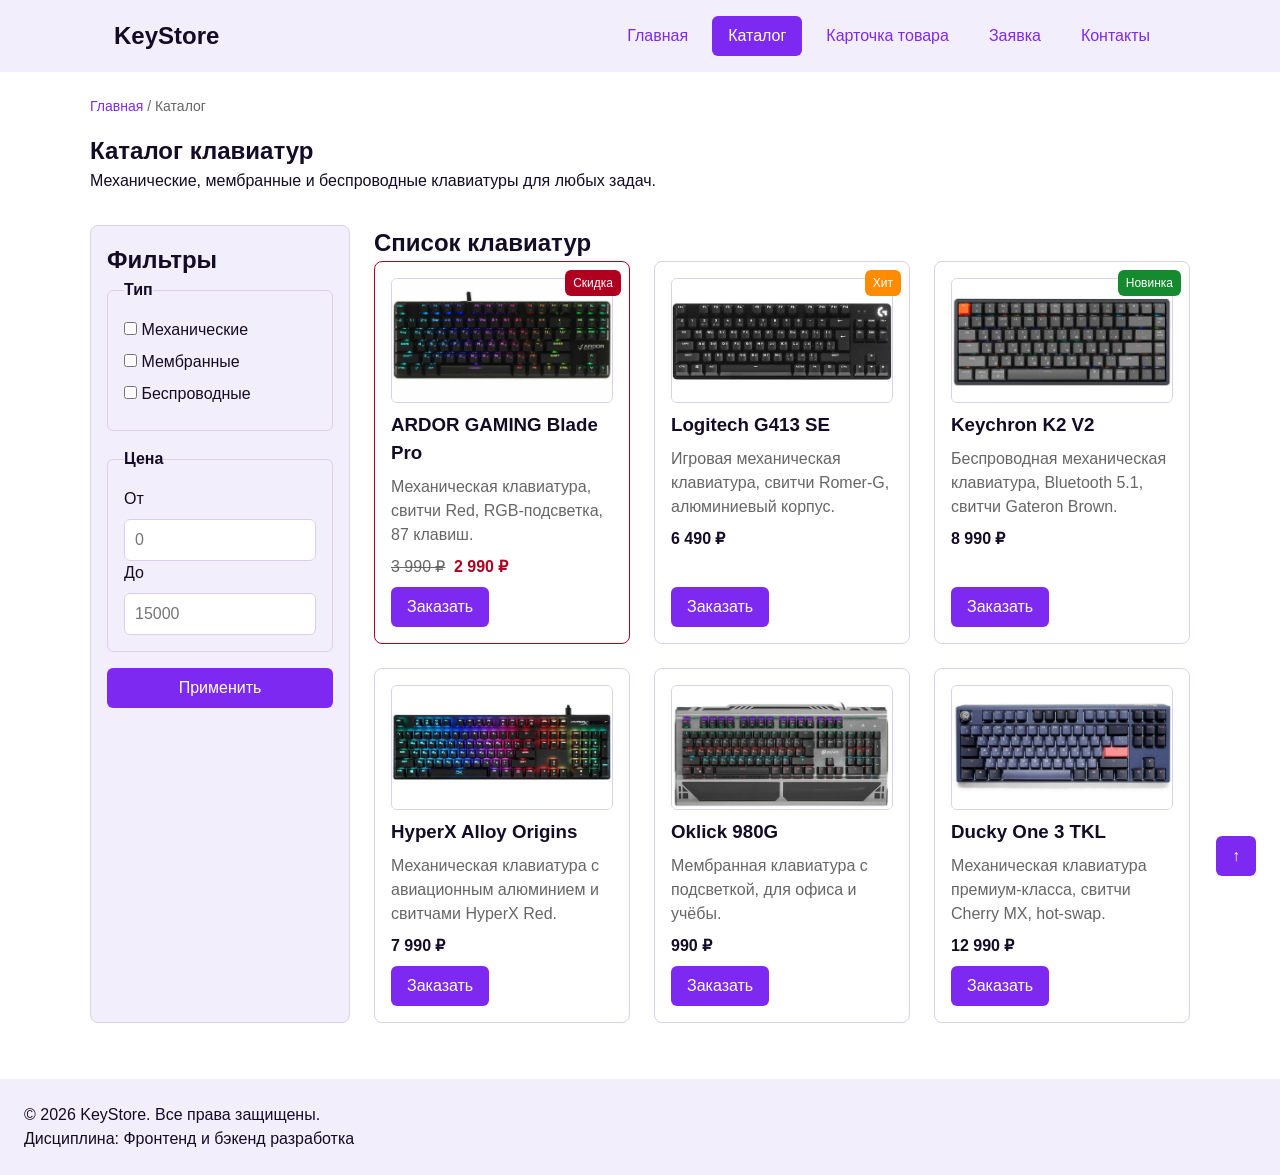
==== commit 5f8193fc: "feat: add custom SVG favicon" ====
--- a/catalog.html
+++ b/catalog.html
@@ -12,6 +12,7 @@
 
   <title>Каталог клавиатур - KeyStore</title>
 
+  <link rel="icon" type="image/svg+xml" href="images/favicon.svg">
   <link rel="stylesheet" href="css/style.css">
   <script src="js/main.js" defer></script>
 </head>
--- a/css/style.css
+++ b/css/style.css
@@ -3,14 +3,17 @@
    =================================== */
 
 :root {
+/* Изменённый стиль сайта под хиро */
+  --color-primary: #7D29F2;
+  --color-primary-dark: #690FA6;
+  --color-text: #140C26;
+  --color-surface: #f3eefc;
+  --color-surface-accent: #ece4fb;
+  --color-border: #d9d0ef;
+
+/* Базовые цвета сайта */
   --color-bg: #ffffff;
-  --color-text: #222222;
   --color-muted: #666666;
-  --color-primary: #0057b8;
-  --color-primary-dark: #003f86;
-  --color-border: #dddddd;
-  --color-surface: #f7f7f7;
-  --color-surface-accent: #eef5ff;
   --color-danger: #b00020;
   --color-success: #168a2f;
   --color-success-bg: #eefaf0;
@@ -72,15 +75,21 @@
 
 a {
   color: var(--color-primary);
+  text-decoration: none;
+}
+
+a {
+  color: var(--color-primary);
+  text-decoration: none;
 }
 
 a:hover {
   color: var(--color-primary-dark);
 }
 
-a:focus-visible {
-  outline: 2px solid var(--color-primary);
-  outline-offset: 3px;
+/* Подчёркивание при наведении — только для текстовых ссылок внутри секций */
+.section a:not(.button):hover {
+  text-decoration: underline;
 }
 
 /* Блок button */
@@ -203,16 +212,56 @@
 
 /* Блок hero */
 .hero {
-  max-width: var(--container-width);
-  margin: 0 auto var(--space-xl);
+  position: relative;
+  width: 100%;
+  height: 600px;
+  overflow: hidden;
+  margin-bottom: var(--space-xl);
+}
+
+.hero__background {
+  width: 100%;
+  height: 100%;
+}
+
+.hero__image {
+  display: block;
+  width: 100%;
+  height: 100%;
+  object-fit: cover;
+  object-position: center;
+}
+
+.hero__content {
+  position: absolute;
+  inset: 0;
+  display: flex;
+  flex-direction: column;
+  justify-content: center;
   padding: var(--space-xl) var(--space-lg);
-  background-color: var(--color-surface-accent);
-  border-radius: var(--radius-lg);
-}
-
-/* ИЗМЕНЕНО: кнопка в hero опущена */
+  color: var(--color-white);
+  background: linear-gradient(
+    to right,
+    rgba(0, 0, 0, 0.7),
+    rgba(0, 0, 0, 0.2)
+  );
+}
+
+.hero__content h1 {
+  color: var(--color-white);
+  font-size: 42px;
+  margin-bottom: var(--space-md);
+}
+
+.hero__content p {
+  color: var(--color-white);
+  max-width: 600px;
+  margin-bottom: var(--space-lg);
+}
+
 .hero .button {
-  margin-top: var(--space-md);
+  margin-top: 0;
+  align-self: flex-start;
 }
 
 /* Блок section */
